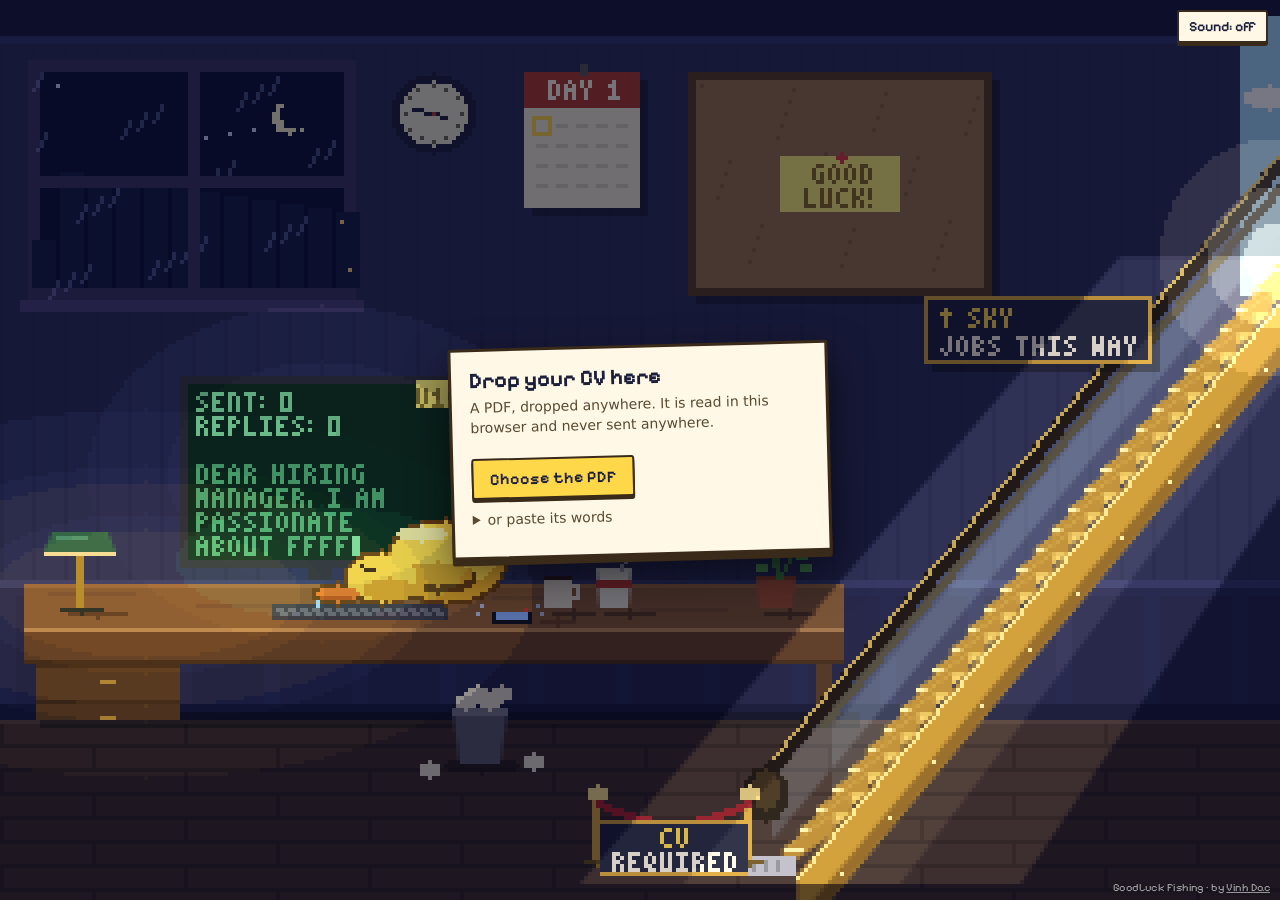
==== index.html @ 9e95d9d6 "Plan 18, step 2: the flying letters in the game, with AUTO, BAG, PIER and LOBBY The sky of letters t" ====
<!doctype html>
<html lang="en">
<head>
  <meta charset="utf-8">
  <meta name="viewport" content="width=device-width, initial-scale=1, viewport-fit=cover">
  <title>GoodLuck Fishing</title>
  <meta name="description" content="A tired duck, a golden escalator, and a sky full of real jobs to fish. By Vinh Dac.">
  <link rel="icon" type="image/png" href="img/duck-64.png">
  <link rel="apple-touch-icon" href="img/icon-180.png">
  <link rel="manifest" href="manifest.webmanifest">
  <meta name="theme-color" content="#0c0f24">
  <meta name="apple-mobile-web-app-capable" content="yes">
  <meta name="mobile-web-app-capable" content="yes">
  <meta name="apple-mobile-web-app-status-bar-style" content="black-translucent">
  <meta name="apple-mobile-web-app-title" content="Fishing">
  <!-- the card a shared link shows -->
  <meta property="og:type" content="website">
  <meta property="og:title" content="GoodLuck Fishing">
  <meta property="og:description" content="A tired duck, a golden escalator, and a sky full of real jobs to fish. Your CV stays on your device. By Vinh Dac.">
  <meta property="og:url" content="https://vinhdac.github.io/goodluck-fishing/">
  <meta property="og:image" content="https://vinhdac.github.io/goodluck-fishing/img/card.png">
  <meta property="og:image:width" content="1200">
  <meta property="og:image:height" content="630">
  <meta name="twitter:card" content="summary_large_image">
  <link rel="preconnect" href="https://fonts.googleapis.com">
  <link rel="preconnect" href="https://fonts.gstatic.com" crossorigin>
  <link href="https://fonts.googleapis.com/css2?family=Pixelify+Sans:wght@400;600;700&display=swap" rel="stylesheet">
  <link rel="stylesheet" href="css/lobby.css">
</head>
<body>
  <main id="stage">
    <canvas id="scene" aria-label="A duck asleep at its desk, late at night, a golden escalator beside it."></canvas>
    <!-- what the duck, the gull or the sky says, in a bubble over the speaker -->
    <div class="bubble" id="say" hidden></div>
    <div class="corner"><span id="who" hidden></span><button id="bucket" hidden>Bucket</button><button id="signin" hidden>Sign in</button><button id="mycv" hidden>My CV</button><button id="gofish" class="gofish" hidden>Go fishing</button><button id="sound" type="button" title="Sound on or off">Sound: off</button></div>

    <!-- 4. the postcard: where to keep the bucket (sign in by an email link, or later) -->
    <div class="sheet postcard" id="postcard" hidden>
      <h2>Where should we send your bucket?</h2>
      <p>Your email gets a link: open it and your bucket is kept from day to day, on any device. No password. Your CV
        stays on this device either way.</p>
      <input id="pcEmail" type="email" placeholder="you@example.com" autocomplete="email">
      <div class="said" id="pcSaid"></div>
      <div class="row"><button class="go" id="pcSend" type="button">Send the link</button><button class="ghost" id="pcLater" type="button">Later</button></div>
    </div>

    <!-- 1. the paper on the desk: the CV -->
    <div class="sheet paper" id="paper" hidden>
      <h2>Drop your CV here</h2>
      <p>A PDF, dropped anywhere. It is read in this browser and never sent anywhere.</p>
      <label class="pick">Choose the PDF<input type="file" id="cvFile" accept=".pdf,application/pdf,.txt" hidden></label>
      <details><summary>or paste its words</summary>
        <textarea id="cvPaste" rows="4" placeholder="Paste your CV here…"></textarea>
        <button class="go" id="pasteGo" type="button">Read it</button>
      </details>
      <div class="said"></div>
    </div>

    <!-- 2. the sticky notes: the job titles -->
    <div class="sheet notes" id="notes" hidden>
      <h2>The jobs you fish for</h2>
      <p>From your CV. Keep up to three; press one to take it off.</p>
      <div class="notelist" id="noteList"></div>
      <div class="own"><input id="noteOwn" placeholder="Another title…"><button type="button" id="noteAdd">Add</button></div>
      <div class="said"></div>
      <button class="go" id="notesGo" type="button">Next</button>
    </div>

    <!-- 3. the map on the wall: where -->
    <div class="sheet map" id="map" hidden>
      <h2>Where?</h2>
      <p>A city, or leave it empty for anywhere.</p>
      <input id="city" placeholder="London">
      <label class="tick"><input type="checkbox" id="remote" checked> Remote jobs too</label>
      <div class="said"></div>
      <button class="go" id="mapGo" type="button">Done</button>
    </div>
    <!-- in the sky (PLAN.md 18): how the search goes, top right, the sound beside it; four plain buttons along the bottom;
         what the duck (or the gull) says, in a box at the bottom left, over nothing that matters -->
    <div class="seahud prog"><div class="line"><span id="progText">Getting ready…</span><div class="bar"><i id="progBar"></i></div></div><button id="seaSound" type="button" title="Sound on or off">♪ off</button></div>
    <div class="seahud tools"><button id="auto" class="on" type="button">AUTO ON</button><button id="bag" type="button">BAG 0</button><button id="toPier" type="button" title="To the pier: the sky waits, the search goes on">PIER</button><button id="toLobby" type="button" title="To the office: the sky waits, the search goes on">LOBBY</button></div>
    <div class="talk" id="talk" hidden><canvas id="talkFace" width="16" height="16"></canvas><span id="talkText"></span></div>
    <div class="veil" id="catch" hidden>
      <div class="card">
        <div class="kicker" id="ctKicker">You caught</div>
        <h1 id="ctTitle"></h1>
        <div class="who" id="ctWho"></div>
        <div class="meta" id="ctMeta"></div>
        <p class="fit" id="ctFit"></p>
        <div class="row center"><button class="go" id="ctKeep" type="button">Keep</button><button class="ghost" id="ctThrow" type="button">Not for me</button></div>
        <a class="link" id="ctOpen" href="#" target="_blank" rel="noopener">Open the job ↗</a>
      </div>
    </div>
    <!-- the report: the day's numbers and the list of jobs to act on (PLAN.md 4) -->
    <div class="veil" id="report" hidden>
      <div class="panel report">
        <h1 id="rpHead">Your bucket</h1>
        <div class="stats" id="rpStats"></div>
        <input class="find" id="rpFind" type="search" placeholder="Search: title, company, place, skill" autocomplete="off" spellcheck="false" aria-label="Search the jobs">
        <ol class="rplist" id="rpList"></ol>
        <div class="away" id="rpAway"></div>
        <div class="row" id="rpActs"></div>
      </div>
    </div>
  </main>
  <footer>GoodLuck Fishing · by <a href="https://vinhdac.github.io" target="_blank" rel="noopener">Vinh Dac</a></footer>
  <script type="module" src="js/game.js"></script>
</body>
</html>
---- css/lobby.css ----
:root {
  --night: #0c0f24;
  --paper: #fff8e7;
  --ink: #1b1f3a;
  --edge: #3a2a1a;
  --yellow: #ffd84a;
  --ui: "Pixelify Sans", ui-monospace, Consolas, monospace;
}
* { box-sizing: border-box; }
html, body { margin: 0; height: 100%; background: var(--night); color: var(--paper); font-family: var(--ui); }
body { display: flex; flex-direction: column; align-items: center; justify-content: center; overflow: hidden;
  -webkit-tap-highlight-color: transparent; overscroll-behavior: none; }

/* the scene fills the window, drawn small and scaled up so each pixel stays sharp */
#stage { position: fixed; inset: 0; overflow: hidden; }                    /* the picture fills the window, edge to edge */
#scene { position: absolute; left: 0; top: 0; display: block; image-rendering: pixelated; image-rendering: crisp-edges; cursor: default; touch-action: none;
  -webkit-user-select: none; user-select: none; -webkit-touch-callout: none; }   /* a finger held to reel scrolls, zooms, selects nothing */
footer { position: fixed; bottom: max(6px, env(safe-area-inset-bottom)); right: max(10px, env(safe-area-inset-right)); font-size: 11px; opacity: .6;
  letter-spacing: .04em; color: #fff; text-shadow: 0 1px 2px rgba(0,0,0,.7); pointer-events: auto; }
footer a { color: inherit; }



.veil { position: absolute; inset: 0; display: flex; align-items: center; justify-content: center; background: rgba(15, 18, 38, .35); }
.veil[hidden] { display: none; }
.card { background: var(--paper); color: var(--ink); border: 3px solid var(--edge); box-shadow: 0 6px 0 var(--edge); padding: 18px 22px;
  border-radius: 4px; width: min(420px, 90%); text-align: center; }
.card h1 { margin: 0 0 6px; font-size: 26px; }
.card p { font: 15px/1.5 system-ui, sans-serif; margin: 0 0 14px; }
.card button { font: 600 16px var(--ui); padding: 9px 16px; background: var(--yellow); color: var(--ink); border: 2px solid var(--edge);
  border-radius: 3px; box-shadow: 0 3px 0 var(--edge); cursor: pointer; }

/* the three things asked once: a paper, sticky notes, a map card, over the scene */
.sheet { position: absolute; left: 50%; top: 50%; transform: translate(-50%, -50%); width: min(380px, 88%); max-height: 86%; overflow: auto;
  background: var(--paper); color: var(--ink); border: 3px solid var(--edge); box-shadow: 0 6px 0 var(--edge), 0 18px 40px rgba(0, 0, 0, .5);
  border-radius: 3px; padding: 16px 18px; animation: rise .25s ease-out; }
.sheet[hidden] { display: none; }
@keyframes rise { from { transform: translate(-50%, -44%); opacity: 0; } }
.sheet.paper { transform: translate(-50%, -50%) rotate(-1.5deg); }
.sheet.map { background: #e9f1e1; }
.sheet h2 { margin: 0 0 4px; font-size: 22px; }
.sheet p { margin: 0 0 12px; font: 14px/1.45 system-ui, sans-serif; color: #5a4a30; }
.sheet .said { font: 13px/1.4 system-ui, sans-serif; color: #b03a2a; min-height: 1px; margin: 6px 0; }
.sheet input:not([type]), .sheet textarea { width: 100%; font: 15px system-ui, sans-serif; padding: 8px 10px; border: 2px solid var(--edge); border-radius: 3px; background: #fff; color: var(--ink); }
.sheet textarea { margin-top: 8px; resize: vertical; }
.go, .pick, .own button { display: inline-block; font: 600 16px var(--ui); padding: 9px 16px; background: var(--yellow); color: var(--ink); border: 2px solid var(--edge);
  border-radius: 3px; box-shadow: 0 3px 0 var(--edge); cursor: pointer; margin-top: 8px; }
.go:active, .pick:active { transform: translateY(2px); box-shadow: 0 1px 0 var(--edge); }
.sheet details { margin-top: 12px; font: 14px system-ui, sans-serif; }
.sheet summary { cursor: pointer; color: #5a4a30; }
.notelist { display: flex; flex-wrap: wrap; gap: 8px; }
.note { font: 600 15px var(--ui); color: var(--ink); background: #fff6a8; border: 2px solid #c9a227; padding: 10px 12px; border-radius: 2px; cursor: pointer;
  box-shadow: 2px 3px 0 rgba(0, 0, 0, .18); transform: rotate(-1deg); opacity: .5; text-decoration: line-through; }
.note:nth-child(2n) { transform: rotate(1.2deg); background: #ffe0a0; }
.note.on { opacity: 1; text-decoration: none; }
.own { display: flex; gap: 6px; margin-top: 10px; align-items: center; }
.own input { flex: 1; }
.own button { margin-top: 0; padding: 8px 12px; }
.tick { display: flex; align-items: center; gap: 6px; margin: 10px 0 0; font: 15px system-ui, sans-serif; }
/* the corner: who is signed in, and the ways back to the questions */
.corner { position: fixed; top: max(10px, env(safe-area-inset-top)); right: max(12px, env(safe-area-inset-right)); display: flex; gap: 8px; align-items: center; }
.corner button { font: 600 14px var(--ui); background: var(--paper); color: var(--ink); border: 2px solid var(--edge);
  border-radius: 3px; padding: 6px 10px; cursor: pointer; box-shadow: 0 3px 0 var(--edge); }
.corner button[hidden], .corner span[hidden] { display: none; }
.corner span { font: 13px system-ui, sans-serif; opacity: .75; }
.sheet.postcard { background: #fdf3e3; transform: translate(-50%, -50%) rotate(1deg); border-style: double; border-width: 6px; }
.sheet.postcard input { width: 100%; font: 15px system-ui, sans-serif; padding: 8px 10px; border: 2px solid var(--edge); border-radius: 3px; }
.row { display: flex; gap: 10px; flex-wrap: wrap; }
.ghost { font: 600 16px var(--ui); padding: 9px 16px; background: #efe3c4; color: var(--ink); border: 2px solid var(--edge);
  border-radius: 3px; box-shadow: 0 3px 0 var(--edge); cursor: pointer; margin-top: 8px; }

/* the sky's head-up display, the names on the roofs, the card of a cloud caught */
.chip { font: 600 14px var(--ui); background: var(--paper); color: var(--ink); border: 2px solid var(--edge); border-radius: 3px; padding: 5px 9px; box-shadow: 0 3px 0 var(--edge); }
.kicker { font: 600 13px var(--ui); letter-spacing: .1em; text-transform: uppercase; color: #8a6a3a; }
.card h1 { font-size: 22px; }
.card .who { font: 600 16px system-ui, sans-serif; }
.card .meta { font: 14px system-ui, sans-serif; color: #6a5a40; margin-top: 2px; }
.card .fit { font: 13px/1.45 system-ui, sans-serif; color: #4a3a20; margin: 10px 0 4px; }
.card .go { text-decoration: none; }
.card .go[hidden] { display: none; }
button.chip, select.chip { cursor: pointer; }

/* the report: the day's numbers, the list with its three buttons */
.panel.report { background: var(--paper); color: var(--ink); border: 3px solid var(--edge); box-shadow: 0 6px 0 var(--edge); border-radius: 4px;
  padding: 16px 18px; width: min(640px, 94%); max-height: 92%; display: flex; flex-direction: column; }
.report h1 { margin: 0 0 8px; font-size: 22px; }
.stats { display: grid; grid-template-columns: repeat(4, 1fr); gap: 8px; margin-bottom: 10px; }
.stats div { background: #fff6d6; border: 2px solid #e2cf9a; border-radius: 3px; padding: 6px; text-align: center; }
.stats b { display: block; font-size: 20px; }
.stats span { font: 12px system-ui, sans-serif; color: #6a5a40; }
.rplist { list-style: none; margin: 0; padding: 0; overflow: auto; flex: 1; min-height: 0; border-top: 2px dashed #d8c597; }
.rplist li { display: flex; gap: 10px; align-items: center; justify-content: space-between; padding: 8px 2px; border-bottom: 1px dashed #e2d3ab; font: 14px/1.35 system-ui, sans-serif; flex-wrap: wrap; }
.rplist li.head { font: 600 14px var(--ui); color: #8a6a3a; padding-top: 12px; }
.rplist li.empty { color: #6a5a40; padding: 16px 4px; }
.rplist .t { flex: 1 1 260px; min-width: 0; }
.rplist .t b { display: block; }
.rplist .t span { color: #6a5a40; font-size: 13px; }
.acts { display: flex; gap: 6px; flex-wrap: wrap; }
.acts a, .acts button { font: 600 13px var(--ui); color: var(--ink); background: #efe3c4; border: 2px solid var(--edge); border-radius: 3px; padding: 5px 8px; cursor: pointer; text-decoration: none; }
.acts a { background: var(--yellow); }
.away { font: 13px system-ui, sans-serif; color: #6a5a40; margin-top: 8px; }
.report .go { align-self: flex-start; }
@media (max-width: 560px) {                                   /* the four numbers stay one row on a phone */
  .stats { gap: 5px; } .stats div { padding: 4px 2px; } .stats b { font-size: 17px; } .stats span { font-size: 11px; line-height: 1.15; display: block; } }

/* in the sky the corner keeps only the Bucket: the CV and the sign-in are the office's */
body[data-scene="sea"] #mycv, body[data-scene="sea"] #signin, body[data-scene="sea"] #who,
body[data-scene="pier"] #mycv, body[data-scene="pier"] #signin, body[data-scene="pier"] #who, body[data-scene="pier"] #gofish { display: none; }   /* on the pier the boat is the way out */
select.chip { max-width: 11em; text-overflow: ellipsis; }
/* a phone: 16px in a field (smaller, and the phone zooms in on it), the chips a size down, no email in the corner */
.sheet input, .sheet textarea, .sheet.postcard input { font-size: 16px; }
@media (max-width: 560px) {
  .chip, .corner button { font-size: 13px; padding: 4px 7px; }
  .corner { gap: 6px; }
  .corner span { display: none; }
  .card, .panel.report { padding: 14px; }
  .card h1 { font-size: 21px; }
  .acts a, .acts button { padding: 7px 9px; }                 /* a finger's size */
}

/* what is said, in a bubble over the one who says it */
.bubble { position: fixed; z-index: 5; max-width: min(320px, 80vw); background: var(--paper); color: var(--ink); border: 3px solid var(--edge);
  border-radius: 4px; padding: 6px 10px; font: 16px/1.3 var(--ui); box-shadow: 0 3px 0 var(--edge); pointer-events: none; animation: pop .18s ease-out; }
@keyframes pop { from { opacity: 0; } }
.bubble::after { content: ""; position: absolute; left: 18px; bottom: -11px; border: 8px solid transparent; border-top-color: var(--edge); }
.bubble.below::after { display: none; }
.bubble[hidden] { display: none; }
.row.center { justify-content: center; }
.card .link { display: inline-block; margin-top: 10px; font: 600 14px var(--ui); color: #2a4a8a; }
.chip.soft { background: rgba(255,248,231,.85); font-weight: 400; }
button.chip:disabled { opacity: .55; cursor: default; }
@media (max-width: 560px) { .bubble { font-size: 14px; } }
.card button.ghost { background: #efe3c4; }
.sheet { z-index: 10; }
.veil { z-index: 10; }

/* in the sky (PLAN.md 18): one line of how the search goes, top right, the sound beside it; four plain buttons along the
   bottom; the talk box at the bottom left, only when there is something to say, over nothing that matters */
.seahud { position: fixed; z-index: 4; display: none; font: 600 14px var(--ui); color: var(--paper); }
body[data-scene="sea"] .seahud { display: flex; }
.seahud.prog { top: max(10px, env(safe-area-inset-top)); right: max(10px, env(safe-area-inset-right)); align-items: center; gap: 10px;
  background: rgba(27, 31, 58, .78); border-radius: 4px; padding: 6px 10px 8px; }
.prog .line { display: flex; flex-direction: column; gap: 4px; }
.prog .bar { height: 3px; background: rgba(255, 255, 255, .18); border-radius: 2px; overflow: hidden; }
.prog .bar i { display: block; height: 100%; width: 0; background: var(--yellow); transition: width .4s linear; }
.prog button { all: unset; cursor: pointer; font: 600 13px var(--ui); color: #c9d0ff; white-space: nowrap; }
.seahud.tools { right: max(10px, env(safe-area-inset-right)); bottom: max(10px, env(safe-area-inset-bottom)); gap: 8px; }
.tools button { font: 600 15px var(--ui); color: var(--ink); background: var(--paper); border: 3px solid var(--edge); border-radius: 4px;
  box-shadow: 0 3px 0 var(--edge); padding: 6px 12px; cursor: pointer; }
.tools button.on { background: var(--yellow); }
.tools button:active { transform: translateY(2px); box-shadow: 0 1px 0 var(--edge); }
.bump { animation: bump .35s ease-out; }
@keyframes bump { 30% { transform: scale(1.12); } }
body[data-scene="sea"] footer { display: none; }
.talk { position: fixed; z-index: 4; display: flex; gap: 8px; align-items: center; box-sizing: border-box; padding: 4px 10px 4px 6px;
  left: max(10px, env(safe-area-inset-left)); bottom: max(10px, env(safe-area-inset-bottom)); max-width: min(440px, calc(100vw - 370px));
  background: var(--paper); color: var(--ink); border: 3px solid var(--edge); border-radius: 4px; box-shadow: 0 3px 0 var(--edge);
  font: 15px/1.25 var(--ui); pointer-events: none; animation: pop .18s ease-out; overflow: hidden; }
@media (max-width: 560px) {                                   /* a phone: the line across the top, the buttons across the bottom, the words above them */
  .seahud.prog { left: 10px; right: 10px; justify-content: space-between; font-size: 12px; }
  .seahud.tools { left: 10px; right: 10px; justify-content: space-between; gap: 6px; }
  .tools button { flex: 1; font-size: 13px; padding: 7px 4px; }
  .talk { right: 10px; bottom: calc(max(10px, env(safe-area-inset-bottom)) + 50px); max-width: none; }
}
.talk[hidden] { display: none; }
.talk canvas { width: 30px; height: 30px; image-rendering: pixelated; flex: none; background: #9fd4f8; border: 2px solid var(--edge); }
body[data-scene="sea"] .corner { display: none; }
.rplist li.head .fold { margin-left: 10px; font: 600 12px var(--ui); padding: 2px 8px; background: #efe3c4; color: var(--ink); border: 2px solid var(--edge); border-radius: 3px; cursor: pointer; }
#rpActs { margin-top: 10px; }
/* the report's search: one field over the whole list */
.report .find { width: 100%; box-sizing: border-box; margin: 0 0 8px; padding: 7px 10px; font: 15px system-ui, sans-serif; color: var(--ink);
  background: #fff; border: 2px solid var(--edge); border-radius: 3px; }
.report .find:focus { outline: 2px solid var(--yellow); outline-offset: 1px; }
@media (max-width: 560px) { .talk { font-size: 13px; } .report .find { font-size: 16px; } }   /* 16px: the phone does not zoom in on it */
.corner button.gofish { background: var(--yellow); }
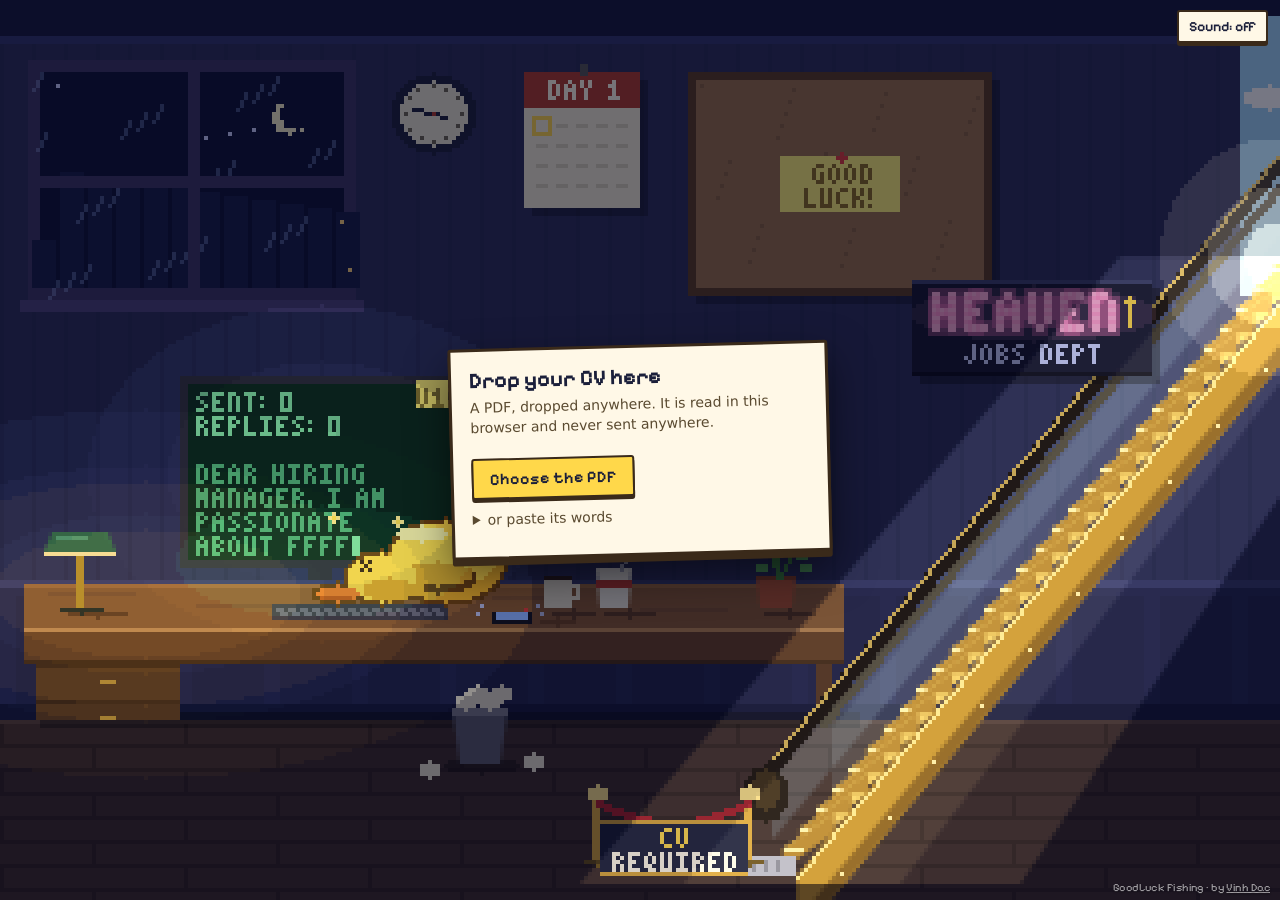
==== commit b94306d3: "Plan 19, the game made calm: a real catch, the soul's way up to HEAVEN and the same way home The duc" ====
--- a/index.html
+++ b/index.html
@@ -32,7 +32,7 @@
     <canvas id="scene" aria-label="A duck asleep at its desk, late at night, a golden escalator beside it."></canvas>
     <!-- what the duck, the gull or the sky says, in a bubble over the speaker -->
     <div class="bubble" id="say" hidden></div>
-    <div class="corner"><span id="who" hidden></span><button id="bucket" hidden>Bucket</button><button id="signin" hidden>Sign in</button><button id="mycv" hidden>My CV</button><button id="gofish" class="gofish" hidden>Go fishing</button><button id="sound" type="button" title="Sound on or off">Sound: off</button></div>
+    <div class="corner"><span id="who" hidden></span><button id="bucket" hidden>My list</button><button id="signin" hidden>Sign in</button><button id="mycv" hidden>My CV</button><button id="gofish" class="gofish" hidden>Go fishing</button><button id="sound" type="button" title="Sound on or off">Sound: off</button></div>
 
     <!-- 4. the postcard: where to keep the bucket (sign in by an email link, or later) -->
     <div class="sheet postcard" id="postcard" hidden>
@@ -75,10 +75,10 @@
       <div class="said"></div>
       <button class="go" id="mapGo" type="button">Done</button>
     </div>
-    <!-- in the sky (PLAN.md 18): how the search goes, top right, the sound beside it; four plain buttons along the bottom;
-         what the duck (or the gull) says, in a box at the bottom left, over nothing that matters -->
+    <!-- in the sky (PLAN.md 19.3): how the search goes, top right, the sound beside it; one way home, the way it came; what
+         the duck (or the gull) says, quietly, under the boat; the mailbag hangs on the mast (drawn in the sky) -->
     <div class="seahud prog"><div class="line"><span id="progText">Getting ready…</span><div class="bar"><i id="progBar"></i></div></div><button id="seaSound" type="button" title="Sound on or off">♪ off</button></div>
-    <div class="seahud tools"><button id="auto" class="on" type="button">AUTO ON</button><button id="bag" type="button">BAG 0</button><button id="toPier" type="button" title="To the pier: the sky waits, the search goes on">PIER</button><button id="toLobby" type="button" title="To the office: the sky waits, the search goes on">LOBBY</button></div>
+    <div class="seahud tools"><button id="toPier" type="button" title="The boat sails back to the pier: the sky waits, the search goes on">Back to the pier</button></div>
     <div class="talk" id="talk" hidden><canvas id="talkFace" width="16" height="16"></canvas><span id="talkText"></span></div>
     <div class="veil" id="catch" hidden>
       <div class="card">
@@ -88,7 +88,7 @@
         <div class="meta" id="ctMeta"></div>
         <p class="fit" id="ctFit"></p>
         <div class="row center"><button class="go" id="ctKeep" type="button">Keep</button><button class="ghost" id="ctThrow" type="button">Not for me</button></div>
-        <a class="link" id="ctOpen" href="#" target="_blank" rel="noopener">Open the job ↗</a>
+        <a class="link" id="ctOpen" href="#" target="_blank" rel="noopener">Open the job ↗</a> <button class="later" id="ctLater" type="button">Later</button>
       </div>
     </div>
     <!-- the report: the day's numbers and the list of jobs to act on (PLAN.md 4) -->
--- a/css/lobby.css
+++ b/css/lobby.css
@@ -151,20 +151,20 @@
 .tools button:active { transform: translateY(2px); box-shadow: 0 1px 0 var(--edge); }
 .bump { animation: bump .35s ease-out; }
 @keyframes bump { 30% { transform: scale(1.12); } }
-body[data-scene="sea"] footer { display: none; }
-.talk { position: fixed; z-index: 4; display: flex; gap: 8px; align-items: center; box-sizing: border-box; padding: 4px 10px 4px 6px;
-  left: max(10px, env(safe-area-inset-left)); bottom: max(10px, env(safe-area-inset-bottom)); max-width: min(440px, calc(100vw - 370px));
-  background: var(--paper); color: var(--ink); border: 3px solid var(--edge); border-radius: 4px; box-shadow: 0 3px 0 var(--edge);
-  font: 15px/1.25 var(--ui); pointer-events: none; animation: pop .18s ease-out; overflow: hidden; }
+body[data-scene="sea"] footer, body[data-scene="rise"] footer { display: none; }
+.talk { position: fixed; z-index: 4; display: flex; gap: 6px; align-items: center; box-sizing: border-box; padding: 3px 9px 3px 4px; left: 10px; top: 10px;
+  max-width: min(360px, calc(100vw - 20px)); background: rgba(255, 248, 231, 0.9); color: var(--ink); border-radius: 10px;
+  box-shadow: 0 2px 8px rgba(20, 20, 50, 0.25); font: 14px/1.25 var(--ui); pointer-events: none; animation: soft .35s ease-out; }
+@keyframes soft { from { opacity: 0; transform: translateY(4px); } }
 @media (max-width: 560px) {                                   /* a phone: the line across the top, the buttons across the bottom, the words above them */
   .seahud.prog { left: 10px; right: 10px; justify-content: space-between; font-size: 12px; }
   .seahud.tools { left: 10px; right: 10px; justify-content: space-between; gap: 6px; }
-  .tools button { flex: 1; font-size: 13px; padding: 7px 4px; }
-  .talk { right: 10px; bottom: calc(max(10px, env(safe-area-inset-bottom)) + 50px); max-width: none; }
+  .tools button { font-size: 13px; padding: 7px 12px; }
+  .seahud.tools { justify-content: flex-end; }
 }
 .talk[hidden] { display: none; }
-.talk canvas { width: 30px; height: 30px; image-rendering: pixelated; flex: none; background: #9fd4f8; border: 2px solid var(--edge); }
-body[data-scene="sea"] .corner { display: none; }
+.talk canvas { width: 20px; height: 20px; image-rendering: pixelated; flex: none; }
+body[data-scene="sea"] .corner, body[data-scene="rise"] .corner { display: none; }   /* on the way up and in the sky: nothing but the way */
 .rplist li.head .fold { margin-left: 10px; font: 600 12px var(--ui); padding: 2px 8px; background: #efe3c4; color: var(--ink); border: 2px solid var(--edge); border-radius: 3px; cursor: pointer; }
 #rpActs { margin-top: 10px; }
 /* the report's search: one field over the whole list */
@@ -173,3 +173,5 @@
 .report .find:focus { outline: 2px solid var(--yellow); outline-offset: 1px; }
 @media (max-width: 560px) { .talk { font-size: 13px; } .report .find { font-size: 16px; } }   /* 16px: the phone does not zoom in on it */
 .corner button.gofish { background: var(--yellow); }
+/* the reading at the desk: one letter at a time; «Later» quiet beside the link */
+.card .later { margin-left: 12px; font: 600 13px var(--ui); color: #6a5a40; background: none; border: 0; box-shadow: none; padding: 4px 6px; text-decoration: underline; cursor: pointer; }
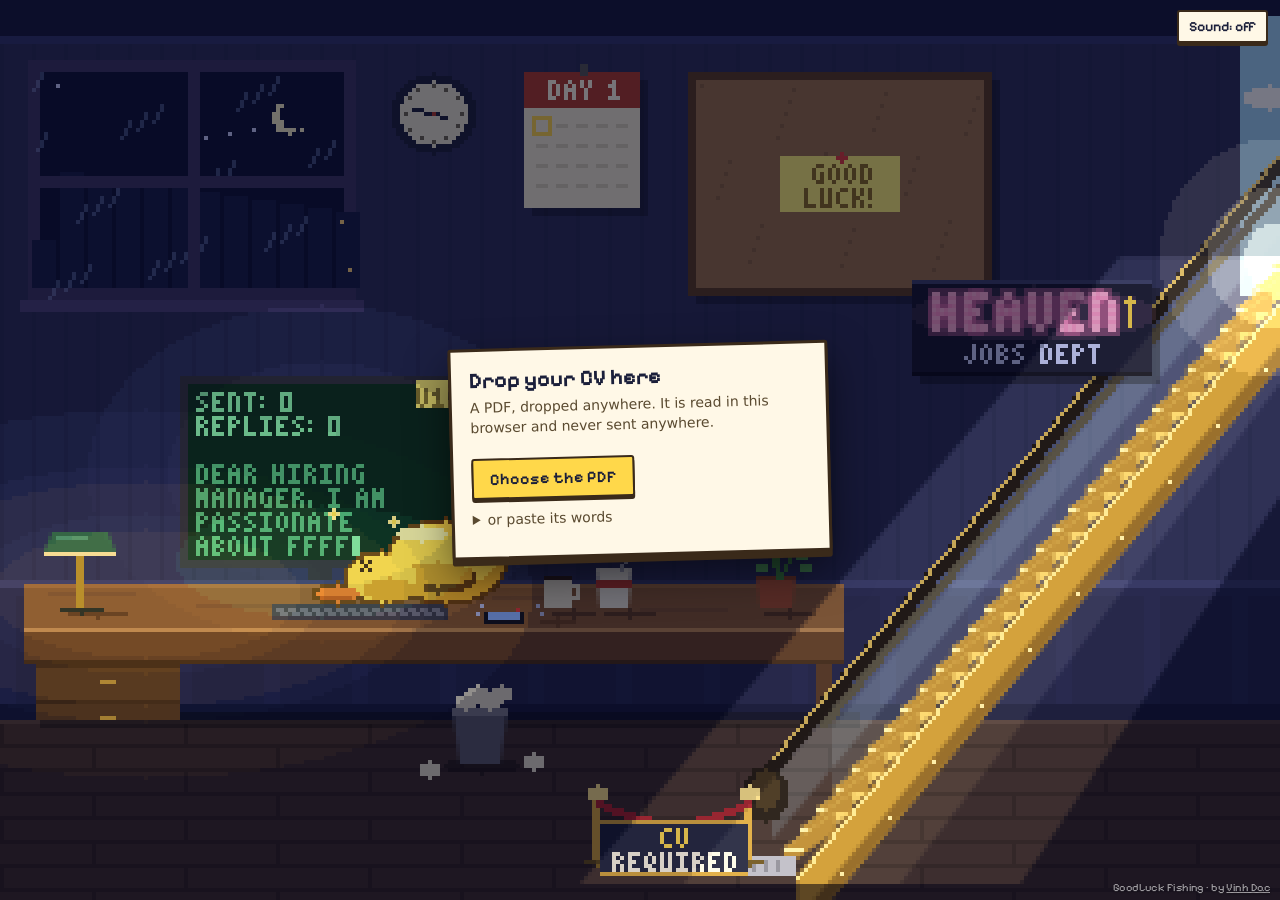
==== commit 0ffff0a0: "Plan 19, the music and the depth: a soft music made on the spot, the season and the weather from rea" ====
--- a/index.html
+++ b/index.html
@@ -72,6 +72,7 @@
       <p>A city, or leave it empty for anywhere.</p>
       <input id="city" placeholder="London">
       <label class="tick"><input type="checkbox" id="remote" checked> Remote jobs too</label>
+      <input id="dream" placeholder="Dream companies, if any (comma between)" autocomplete="off">
       <div class="said"></div>
       <button class="go" id="mapGo" type="button">Done</button>
     </div>
@@ -79,6 +80,7 @@
          the duck (or the gull) says, quietly, under the boat; the mailbag hangs on the mast (drawn in the sky) -->
     <div class="seahud prog"><div class="line"><span id="progText">Getting ready…</span><div class="bar"><i id="progBar"></i></div></div><button id="seaSound" type="button" title="Sound on or off">♪ off</button></div>
     <div class="seahud tools"><button id="toPier" type="button" title="The boat sails back to the pier: the sky waits, the search goes on">Back to the pier</button></div>
+    <div class="ask" id="ask" hidden><span>A little music for the trip?</span><button id="askYes" type="button">Yes, please</button><button id="askNo" type="button">No, thanks</button></div>
     <div class="talk" id="talk" hidden><canvas id="talkFace" width="16" height="16"></canvas><span id="talkText"></span></div>
     <div class="veil" id="catch" hidden>
       <div class="card">
--- a/css/lobby.css
+++ b/css/lobby.css
@@ -57,6 +57,7 @@
 .own input { flex: 1; }
 .own button { margin-top: 0; padding: 8px 12px; }
 .tick { display: flex; align-items: center; gap: 6px; margin: 10px 0 0; font: 15px system-ui, sans-serif; }
+#dream { width: 100%; margin-top: 10px; font: 15px system-ui, sans-serif; padding: 8px 10px; border: 2px solid var(--edge); border-radius: 3px; background: #fff; color: var(--ink); }
 /* the corner: who is signed in, and the ways back to the questions */
 .corner { position: fixed; top: max(10px, env(safe-area-inset-top)); right: max(12px, env(safe-area-inset-right)); display: flex; gap: 8px; align-items: center; }
 .corner button { font: 600 14px var(--ui); background: var(--paper); color: var(--ink); border: 2px solid var(--edge);
@@ -175,3 +176,9 @@
 .corner button.gofish { background: var(--yellow); }
 /* the reading at the desk: one letter at a time; «Later» quiet beside the link */
 .card .later { margin-left: 12px; font: 600 13px var(--ui); color: #6a5a40; background: none; border: 0; box-shadow: none; padding: 4px 6px; text-decoration: underline; cursor: pointer; }
+/* the gull asks once, the first time out: some music? */
+.ask { position: fixed; z-index: 5; left: 50%; bottom: max(64px, calc(env(safe-area-inset-bottom) + 64px)); transform: translateX(-50%); display: flex; gap: 8px; align-items: center;
+  background: rgba(255, 248, 231, 0.95); color: var(--ink); border-radius: 10px; padding: 6px 8px 6px 12px; font: 14px var(--ui); box-shadow: 0 2px 10px rgba(20, 20, 50, .3); animation: soft .35s ease-out; }
+.ask[hidden] { display: none; }
+.ask button { font: 600 13px var(--ui); color: var(--ink); background: #efe3c4; border: 2px solid var(--edge); border-radius: 3px; padding: 4px 9px; cursor: pointer; }
+.ask button:first-of-type { background: var(--yellow); }
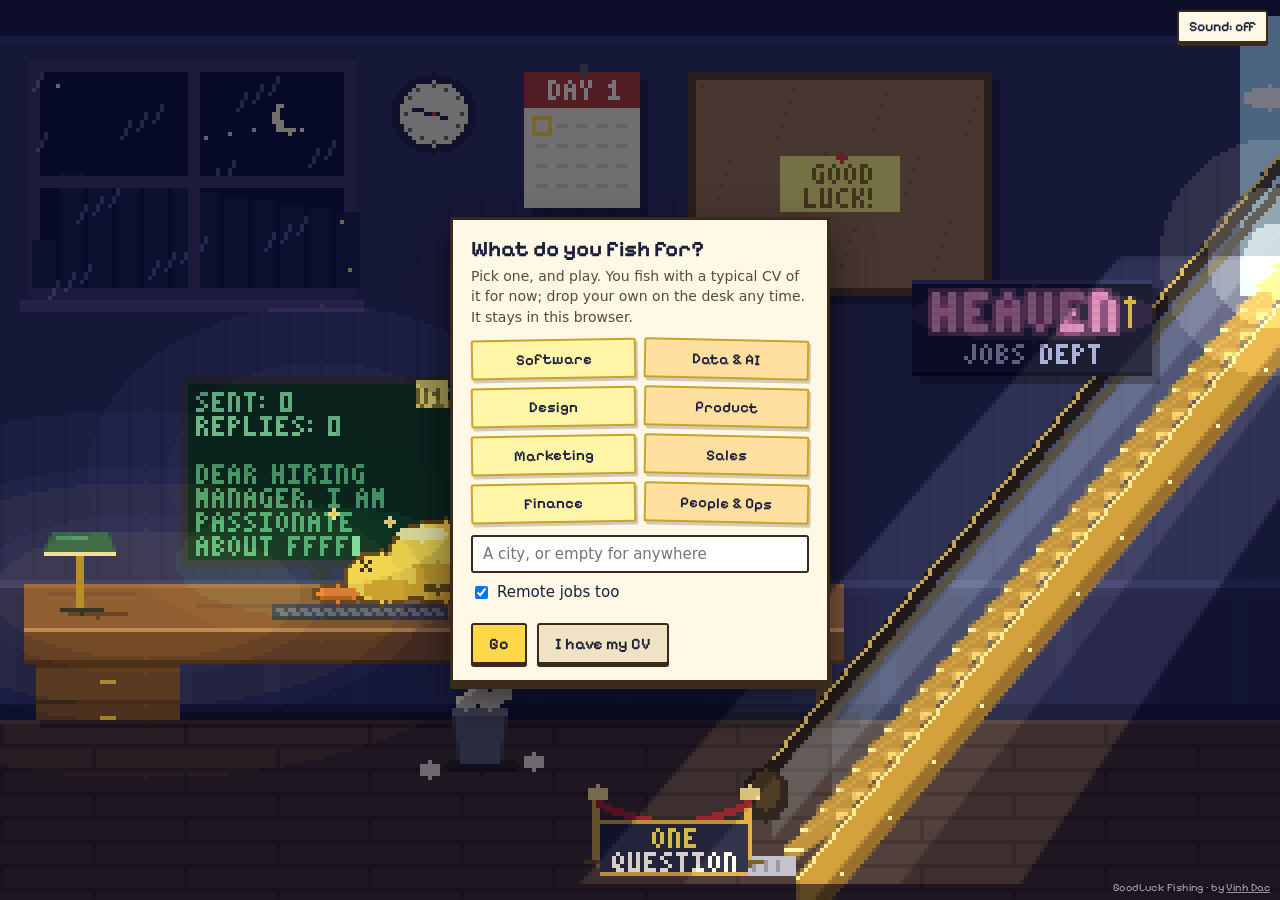
==== commit b492609e: "Plan 20, step 1: play at once with a typical CV of a field; the email sign-in taken out Vin, 16/11: " ====
--- a/index.html
+++ b/index.html
@@ -32,16 +32,17 @@
     <canvas id="scene" aria-label="A duck asleep at its desk, late at night, a golden escalator beside it."></canvas>
     <!-- what the duck, the gull or the sky says, in a bubble over the speaker -->
     <div class="bubble" id="say" hidden></div>
-    <div class="corner"><span id="who" hidden></span><button id="bucket" hidden>My list</button><button id="signin" hidden>Sign in</button><button id="mycv" hidden>My CV</button><button id="gofish" class="gofish" hidden>Go fishing</button><button id="sound" type="button" title="Sound on or off">Sound: off</button></div>
+    <div class="corner"><button id="bucket" hidden>My list</button><button id="mycv" hidden>My CV</button><button id="gofish" class="gofish" hidden>Go fishing</button><button id="sound" type="button" title="Sound on or off">Sound: off</button></div>
 
-    <!-- 4. the postcard: where to keep the bucket (sign in by an email link, or later) -->
-    <div class="sheet postcard" id="postcard" hidden>
-      <h2>Where should we send your bucket?</h2>
-      <p>Your email gets a link: open it and your bucket is kept from day to day, on any device. No password. Your CV
-        stays on this device either way.</p>
-      <input id="pcEmail" type="email" placeholder="you@example.com" autocomplete="email">
-      <div class="said" id="pcSaid"></div>
-      <div class="row"><button class="go" id="pcSend" type="button">Send the link</button><button class="ghost" id="pcLater" type="button">Later</button></div>
+    <!-- 0. the first visit (PLAN.md 20 B): what they fish for, one press, and they play; their own CV later, on the desk -->
+    <div class="sheet field" id="field" hidden>
+      <h2>What do you fish for?</h2>
+      <p>Pick one, and play. You fish with a typical CV of it for now; drop your own on the desk any time. It stays in this browser.</p>
+      <div class="fields" id="fieldChips"></div>
+      <input id="fieldCity" placeholder="A city, or empty for anywhere" autocomplete="off" aria-label="City">
+      <label class="tick"><input type="checkbox" id="fieldRemote" checked> Remote jobs too</label>
+      <div class="said"></div>
+      <div class="row"><button class="go" id="fieldGo" type="button">Go</button><button class="ghost" id="fieldCv" type="button">I have my CV</button></div>
     </div>
 
     <!-- 1. the paper on the desk: the CV -->
@@ -54,6 +55,7 @@
         <button class="go" id="pasteGo" type="button">Read it</button>
       </details>
       <div class="said"></div>
+      <button class="ghost" id="paperLater" type="button">Not now</button>
     </div>
 
     <!-- 2. the sticky notes: the job titles -->
--- a/css/lobby.css
+++ b/css/lobby.css
@@ -7,6 +7,8 @@
   --ui: "Pixelify Sans", ui-monospace, Consolas, monospace;
 }
 * { box-sizing: border-box; }
+/* Pixelify Sans joins «fi» into one letter that reads as «A» («Go Ashing»): no joined letters anywhere */
+html, button, input, textarea { font-variant-ligatures: none; font-feature-settings: "liga" 0, "clig" 0; }
 html, body { margin: 0; height: 100%; background: var(--night); color: var(--paper); font-family: var(--ui); }
 body { display: flex; flex-direction: column; align-items: center; justify-content: center; overflow: hidden;
   -webkit-tap-highlight-color: transparent; overscroll-behavior: none; }
@@ -57,15 +59,19 @@
 .own input { flex: 1; }
 .own button { margin-top: 0; padding: 8px 12px; }
 .tick { display: flex; align-items: center; gap: 6px; margin: 10px 0 0; font: 15px system-ui, sans-serif; }
+/* the first visit's sheet (PLAN.md 20 B): eight sticky notes, one pressed */
+.fields { display: grid; grid-template-columns: repeat(2, 1fr); gap: 8px; margin: 2px 0 12px; }
+.fieldnote { font: 600 15px var(--ui); color: var(--ink); background: #fff6a8; border: 2px solid #c9a227; padding: 9px 8px; border-radius: 2px; cursor: pointer;
+  box-shadow: 2px 3px 0 rgba(0, 0, 0, .18); transform: rotate(-1deg); text-align: center; }
+.fieldnote:nth-child(2n) { transform: rotate(1.2deg); background: #ffe0a0; }
+.fieldnote.on { background: var(--yellow); border-color: var(--edge); box-shadow: 0 3px 0 var(--edge); transform: none; }
+.fieldnote.on::before { content: '✓ '; }
 #dream { width: 100%; margin-top: 10px; font: 15px system-ui, sans-serif; padding: 8px 10px; border: 2px solid var(--edge); border-radius: 3px; background: #fff; color: var(--ink); }
-/* the corner: who is signed in, and the ways back to the questions */
+/* the corner: the ways back to the list, the CV and the sky */
 .corner { position: fixed; top: max(10px, env(safe-area-inset-top)); right: max(12px, env(safe-area-inset-right)); display: flex; gap: 8px; align-items: center; }
 .corner button { font: 600 14px var(--ui); background: var(--paper); color: var(--ink); border: 2px solid var(--edge);
   border-radius: 3px; padding: 6px 10px; cursor: pointer; box-shadow: 0 3px 0 var(--edge); }
-.corner button[hidden], .corner span[hidden] { display: none; }
-.corner span { font: 13px system-ui, sans-serif; opacity: .75; }
-.sheet.postcard { background: #fdf3e3; transform: translate(-50%, -50%) rotate(1deg); border-style: double; border-width: 6px; }
-.sheet.postcard input { width: 100%; font: 15px system-ui, sans-serif; padding: 8px 10px; border: 2px solid var(--edge); border-radius: 3px; }
+.corner button[hidden] { display: none; }
 .row { display: flex; gap: 10px; flex-wrap: wrap; }
 .ghost { font: 600 16px var(--ui); padding: 9px 16px; background: #efe3c4; color: var(--ink); border: 2px solid var(--edge);
   border-radius: 3px; box-shadow: 0 3px 0 var(--edge); cursor: pointer; margin-top: 8px; }
@@ -104,12 +110,12 @@
 @media (max-width: 560px) {                                   /* the four numbers stay one row on a phone */
   .stats { gap: 5px; } .stats div { padding: 4px 2px; } .stats b { font-size: 17px; } .stats span { font-size: 11px; line-height: 1.15; display: block; } }
 
-/* in the sky the corner keeps only the Bucket: the CV and the sign-in are the office's */
-body[data-scene="sea"] #mycv, body[data-scene="sea"] #signin, body[data-scene="sea"] #who,
-body[data-scene="pier"] #mycv, body[data-scene="pier"] #signin, body[data-scene="pier"] #who, body[data-scene="pier"] #gofish { display: none; }   /* on the pier the boat is the way out */
+/* in the sky the corner keeps only the Bucket: the CV is the office's */
+body[data-scene="sea"] #mycv,
+body[data-scene="pier"] #mycv, body[data-scene="pier"] #gofish { display: none; }   /* on the pier the boat is the way out */
 select.chip { max-width: 11em; text-overflow: ellipsis; }
-/* a phone: 16px in a field (smaller, and the phone zooms in on it), the chips a size down, no email in the corner */
-.sheet input, .sheet textarea, .sheet.postcard input { font-size: 16px; }
+/* a phone: 16px in a field (smaller, and the phone zooms in on it), the chips a size down */
+.sheet input, .sheet textarea { font-size: 16px; }
 @media (max-width: 560px) {
   .chip, .corner button { font-size: 13px; padding: 4px 7px; }
   .corner { gap: 6px; }
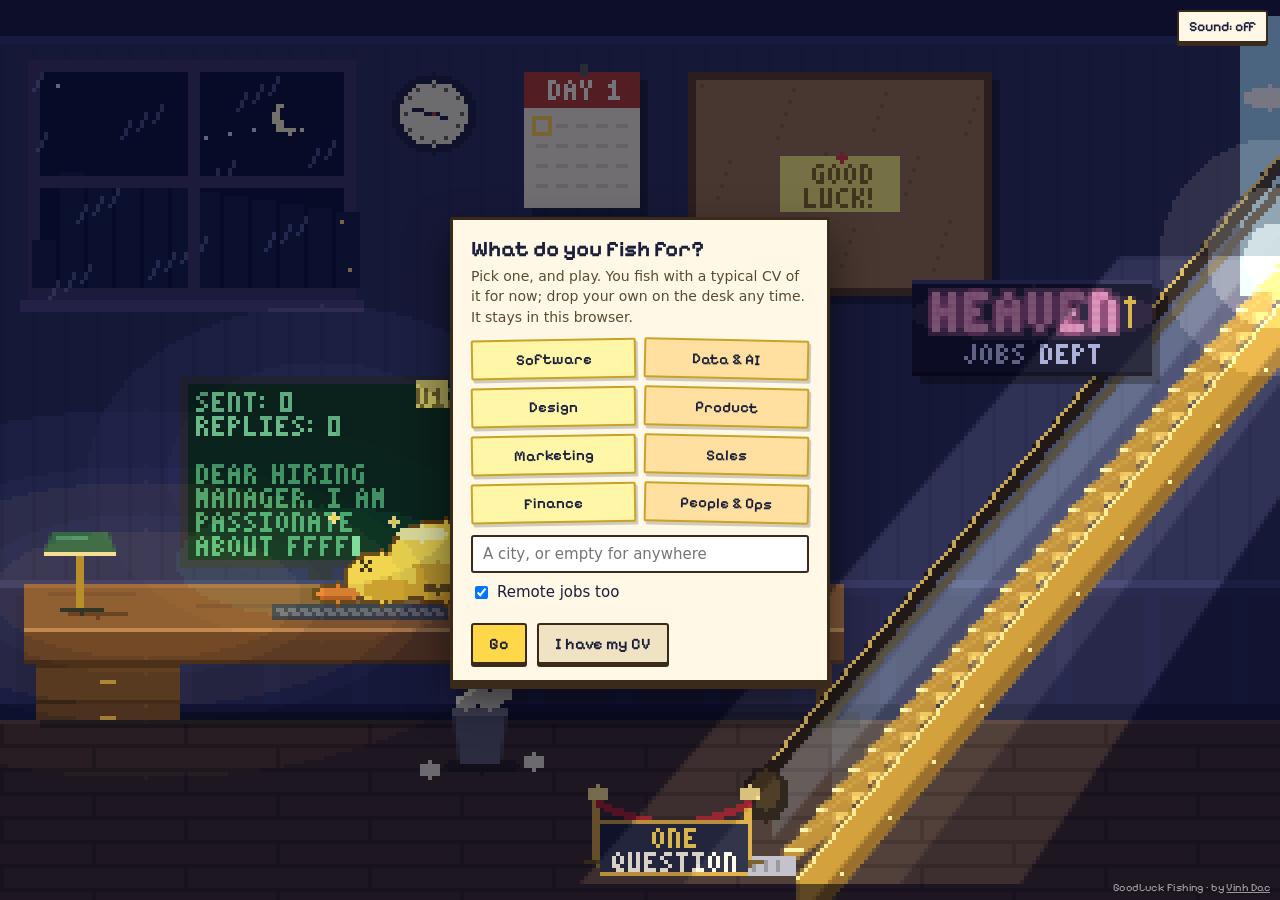
==== commit b0526b46: "The way home faces home; My list in every scene Vin, 16/11: going back from the boat the duck should" ====
--- a/index.html
+++ b/index.html
@@ -81,7 +81,7 @@
     <!-- in the sky (PLAN.md 19.3): how the search goes, top right, the sound beside it; one way home, the way it came; what
          the duck (or the gull) says, quietly, under the boat; the mailbag hangs on the mast (drawn in the sky) -->
     <div class="seahud prog"><div class="line"><span id="progText">Getting ready…</span><div class="bar"><i id="progBar"></i></div></div><button id="seaSound" type="button" title="Sound on or off">♪ off</button></div>
-    <div class="seahud tools"><button id="toPier" type="button" title="The boat sails back to the pier: the sky waits, the search goes on">Back to the pier</button></div>
+    <div class="seahud tools"><button id="seaList" type="button" title="Every letter caught, to read, keep or open">My list</button><button id="toPier" type="button" title="The boat sails back to the pier: the sky waits, the search goes on">Back to the pier</button></div>
     <div class="ask" id="ask" hidden><span>A little music for the trip?</span><button id="askYes" type="button">Yes, please</button><button id="askNo" type="button">No, thanks</button></div>
     <div class="talk" id="talk" hidden><canvas id="talkFace" width="16" height="16"></canvas><span id="talkText"></span></div>
     <div class="veil" id="catch" hidden>
--- a/css/lobby.css
+++ b/css/lobby.css
@@ -145,6 +145,10 @@
    bottom; the talk box at the bottom left, only when there is something to say, over nothing that matters */
 .seahud { position: fixed; z-index: 4; display: none; font: 600 14px var(--ui); color: var(--paper); }
 body[data-scene="sea"] .seahud { display: flex; }
+/* My list in every scene (Vin, 16/11: «cái my list này cũng bấm được ở mọi khung»): the corner's in the office and on the pier,
+   this one at the bottom in the sky and on the escalator, where the corner is put away */
+body[data-scene="rise"] .seahud.tools { display: flex; }
+body[data-scene="rise"] #toPier { display: none; }
 .seahud.prog { top: max(10px, env(safe-area-inset-top)); right: max(10px, env(safe-area-inset-right)); align-items: center; gap: 10px;
   background: rgba(27, 31, 58, .78); border-radius: 4px; padding: 6px 10px 8px; }
 .prog .line { display: flex; flex-direction: column; gap: 4px; }
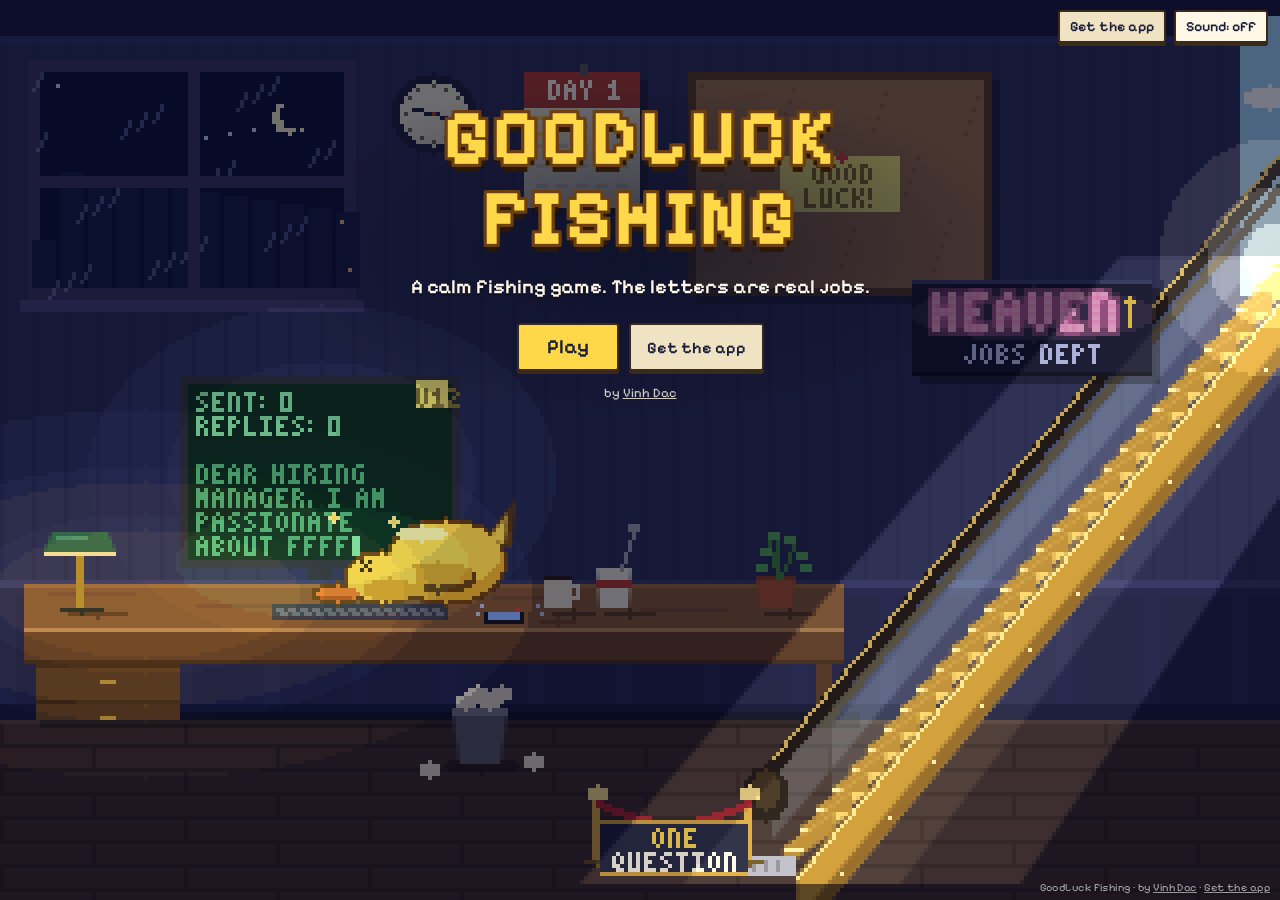
==== commit ad337234: "Plan 20, step 2: the title over the office, and Get the app Vin, 16/11: «được, làm bước 2 đi». - Whi" ====
--- a/index.html
+++ b/index.html
@@ -32,7 +32,28 @@
     <canvas id="scene" aria-label="A duck asleep at its desk, late at night, a golden escalator beside it."></canvas>
     <!-- what the duck, the gull or the sky says, in a bubble over the speaker -->
     <div class="bubble" id="say" hidden></div>
-    <div class="corner"><button id="bucket" hidden>My list</button><button id="mycv" hidden>My CV</button><button id="gofish" class="gofish" hidden>Go fishing</button><button id="sound" type="button" title="Sound on or off">Sound: off</button></div>
+    <div class="corner"><button id="getapp" class="getapp" type="button" title="The app: a fleet of your own, live">Get the app</button><button id="bucket" hidden>My list</button><button id="mycv" hidden>My CV</button><button id="gofish" class="gofish" hidden>Go fishing</button><button id="sound" type="button" title="Sound on or off">Sound: off</button></div>
+
+    <!-- the title, while no field is chosen (PLAN.md 20 A): over the office, the duck out cold under it -->
+    <div class="title" id="title" hidden>
+      <h1>GoodLuck Fishing</h1>
+      <p>A calm fishing game. The letters are real jobs.</p>
+      <div class="row center"><button class="go" id="titlePlay" type="button">Play</button><button class="ghost" id="titleApp" type="button">Get the app</button></div>
+      <div class="by">by <a href="https://vinhdac.github.io" target="_blank" rel="noopener">Vinh Dac</a></div>
+    </div>
+
+    <!-- the app (PLAN.md 20 C): what it does that the web does not, and where to get it (js/getapp.js) -->
+    <div class="sheet app" id="app" hidden>
+      <h2>GoodLuck Fishing, the app</h2>
+      <p>Here you fish a shared sky, gathered a few times a day. The app gives you a fleet of your own.</p>
+      <ul class="perks">
+        <li><b>Live.</b> Each time you sail, your boats read about 2,800 company job boards for your titles and your city.</li>
+        <li><b>Only open jobs.</b> Before a letter bites, its posting is checked; a closed one is stamped and put away.</li>
+        <li><b>All on your computer.</b> Your CV and your letters never leave it. No account. Free.</li>
+      </ul>
+      <div class="row"><a class="go" id="appGet" href="https://github.com/VinhDac/goodluck-fishing/releases/latest" target="_blank" rel="noopener" hidden>Download for Windows</a><button class="ghost" id="appClose" type="button">Back to the game</button></div>
+      <div class="said quiet" id="appSaid"></div>
+    </div>
 
     <!-- 0. the first visit (PLAN.md 20 B): what they fish for, one press, and they play; their own CV later, on the desk -->
     <div class="sheet field" id="field" hidden>
@@ -107,7 +128,7 @@
       </div>
     </div>
   </main>
-  <footer>GoodLuck Fishing · by <a href="https://vinhdac.github.io" target="_blank" rel="noopener">Vinh Dac</a></footer>
+  <footer>GoodLuck Fishing · by <a href="https://vinhdac.github.io" target="_blank" rel="noopener">Vinh Dac</a><span id="footApp"> · <button type="button" id="footGet">Get the app</button></span></footer>
   <script type="module" src="js/game.js"></script>
 </body>
 </html>
--- a/css/lobby.css
+++ b/css/lobby.css
@@ -7,8 +7,9 @@
   --ui: "Pixelify Sans", ui-monospace, Consolas, monospace;
 }
 * { box-sizing: border-box; }
-/* Pixelify Sans joins «fi» into one letter that reads as «A» («Go Ashing»): no joined letters anywhere */
-html, button, input, textarea { font-variant-ligatures: none; font-feature-settings: "liga" 0, "clig" 0; }
+/* Pixelify Sans joins «fi» into one letter that reads as «A» («Go Ashing»): no joined letters anywhere; important, for a
+   «font:» on any element sets them back */
+*, *::before, *::after { font-variant-ligatures: none !important; font-feature-settings: "liga" 0, "clig" 0 !important; }
 html, body { margin: 0; height: 100%; background: var(--night); color: var(--paper); font-family: var(--ui); }
 body { display: flex; flex-direction: column; align-items: center; justify-content: center; overflow: hidden;
   -webkit-tap-highlight-color: transparent; overscroll-behavior: none; }
@@ -192,3 +193,29 @@
 .ask[hidden] { display: none; }
 .ask button { font: 600 13px var(--ui); color: var(--ink); background: #efe3c4; border: 2px solid var(--edge); border-radius: 3px; padding: 4px 9px; cursor: pointer; }
 .ask button:first-of-type { background: var(--yellow); }
+
+/* the title, while no field is chosen (PLAN.md 20 A): over the office, the duck out cold under it; a press anywhere but its
+   buttons reaches the scene (the duck starts it too) */
+.title { position: fixed; z-index: 6; left: 50%; top: max(9%, 56px); transform: translateX(-50%); width: min(760px, 94%); text-align: center;
+  pointer-events: none; padding: 18px 16px 20px; background: radial-gradient(ellipse at center, rgba(12, 15, 36, .62), rgba(12, 15, 36, 0) 72%); animation: soft .7s ease-out; }
+.title[hidden] { display: none; }
+.title.out { opacity: 0; transition: opacity .45s ease-out; }
+.title h1 { margin: 0; font: 700 clamp(34px, 7.4vw, 78px)/1.02 var(--ui); color: var(--yellow); text-transform: uppercase; letter-spacing: .03em;
+  text-shadow: 3px 0 0 #6b3f10, -3px 0 0 #6b3f10, 0 3px 0 #6b3f10, 0 -3px 0 #6b3f10, 3px 3px 0 #6b3f10, -3px 3px 0 #6b3f10, 3px -3px 0 #6b3f10, -3px -3px 0 #6b3f10, 0 8px 0 #2a1808; }
+.title p { margin: 16px 0 14px; font: 600 clamp(15px, 2.1vw, 20px)/1.35 var(--ui); color: var(--paper); text-shadow: 0 2px 0 #0c0f24; text-wrap: balance; }
+.title .row { justify-content: center; pointer-events: auto; }
+.title .go { font-size: 20px; padding: 10px 28px; }
+.title .by { margin-top: 14px; font: 13px var(--ui); color: var(--paper); opacity: .8; }
+.title .by a { color: inherit; pointer-events: auto; }
+/* the app's sheet (PLAN.md 20 C) */
+.sheet.app { width: min(440px, 92%); background: #fdf6e6; }
+.perks { margin: 0 0 10px; padding: 0; list-style: none; font: 14px/1.45 system-ui, sans-serif; color: #3a2a1a; }
+.perks li { padding: 6px 0 6px 22px; position: relative; border-bottom: 1px dashed #e2d3ab; }
+.perks li::before { content: '✉'; position: absolute; left: 0; top: 6px; color: #b8860b; }
+.perks b { font-family: var(--ui); }
+.sheet .said.quiet { color: #6a5a40; }
+a.go { text-decoration: none; }
+a.go[hidden] { display: none; }
+.corner button.getapp { background: #efe3c4; }
+@media (max-width: 560px) { .corner button.getapp { display: none; } }   /* a phone: no room in the corner; the title and the foot have it */
+footer button { all: unset; cursor: pointer; text-decoration: underline; color: inherit; }
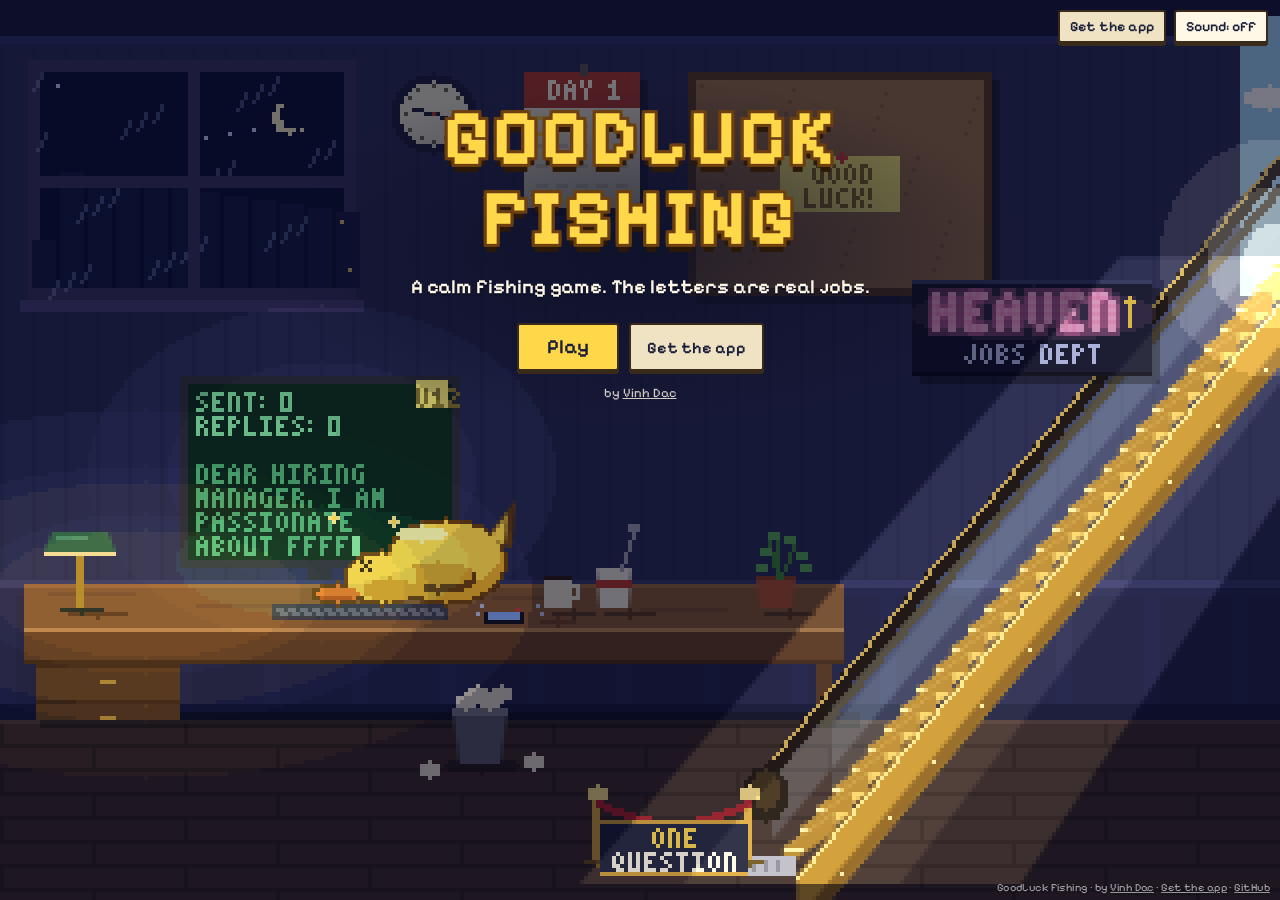
==== commit 48675c20: "Plan 20, step 3: the share card and the moving picture drawn from the game, Share my morning, the lo" ====
--- a/index.html
+++ b/index.html
@@ -4,7 +4,7 @@
   <meta charset="utf-8">
   <meta name="viewport" content="width=device-width, initial-scale=1, viewport-fit=cover">
   <title>GoodLuck Fishing</title>
-  <meta name="description" content="A tired duck, a golden escalator, and a sky full of real jobs to fish. By Vinh Dac.">
+  <meta name="description" content="A calm fishing game. The letters are real jobs, posted this month. No account; your CV stays on your device. By Vinh Dac.">
   <link rel="icon" type="image/png" href="img/duck-64.png">
   <link rel="apple-touch-icon" href="img/icon-180.png">
   <link rel="manifest" href="manifest.webmanifest">
@@ -16,11 +16,12 @@
   <!-- the card a shared link shows -->
   <meta property="og:type" content="website">
   <meta property="og:title" content="GoodLuck Fishing">
-  <meta property="og:description" content="A tired duck, a golden escalator, and a sky full of real jobs to fish. Your CV stays on your device. By Vinh Dac.">
+  <meta property="og:description" content="A calm fishing game. The letters are real jobs, posted this month. No account; your CV stays on your device. By Vinh Dac.">
   <meta property="og:url" content="https://vinhdac.github.io/goodluck-fishing/">
   <meta property="og:image" content="https://vinhdac.github.io/goodluck-fishing/img/card.png">
   <meta property="og:image:width" content="1200">
   <meta property="og:image:height" content="630">
+  <meta property="og:image:alt" content="A duck in a boat called Good Luck holds up a golden letter over a sky of flying letters.">
   <meta name="twitter:card" content="summary_large_image">
   <link rel="preconnect" href="https://fonts.googleapis.com">
   <link rel="preconnect" href="https://fonts.gstatic.com" crossorigin>
@@ -30,6 +31,9 @@
 <body>
   <main id="stage">
     <canvas id="scene" aria-label="A duck asleep at its desk, late at night, a golden escalator beside it."></canvas>
+    <!-- while the page loads (PLAN.md 20 F): the duck, bobbing, not a black screen -->
+    <div class="loading" id="loading"><img src="img/duck-64.png" alt="" width="64" height="64"><span>Waking the duck…</span></div>
+    <noscript><p class="noscript">GoodLuck Fishing is a calm fishing game where the letters are real jobs. It needs JavaScript to play.</p></noscript>
     <!-- what the duck, the gull or the sky says, in a bubble over the speaker -->
     <div class="bubble" id="say" hidden></div>
     <div class="corner"><button id="getapp" class="getapp" type="button" title="The app: a fleet of your own, live">Get the app</button><button id="bucket" hidden>My list</button><button id="mycv" hidden>My CV</button><button id="gofish" class="gofish" hidden>Go fishing</button><button id="sound" type="button" title="Sound on or off">Sound: off</button></div>
@@ -112,7 +116,7 @@
         <div class="who" id="ctWho"></div>
         <div class="meta" id="ctMeta"></div>
         <p class="fit" id="ctFit"></p>
-        <div class="row center"><button class="go" id="ctKeep" type="button">Keep</button><button class="ghost" id="ctThrow" type="button">Not for me</button></div>
+        <div class="row center"><button class="go" id="ctKeep" type="button">Keep</button><button class="ghost" id="ctThrow" type="button">Not for me</button><button class="ghost" id="ctShare" type="button" hidden>Share my morning</button></div>
         <a class="link" id="ctOpen" href="#" target="_blank" rel="noopener">Open the job ↗</a> <button class="later" id="ctLater" type="button">Later</button>
       </div>
     </div>
@@ -128,7 +132,7 @@
       </div>
     </div>
   </main>
-  <footer>GoodLuck Fishing · by <a href="https://vinhdac.github.io" target="_blank" rel="noopener">Vinh Dac</a><span id="footApp"> · <button type="button" id="footGet">Get the app</button></span></footer>
+  <footer>GoodLuck Fishing · by <a href="https://vinhdac.github.io" target="_blank" rel="noopener">Vinh Dac</a><span id="footApp"> · <button type="button" id="footGet">Get the app</button></span> · <a href="https://github.com/VinhDac/goodluck-fishing" target="_blank" rel="noopener">GitHub</a></footer>
   <script type="module" src="js/game.js"></script>
 </body>
 </html>
--- a/css/lobby.css
+++ b/css/lobby.css
@@ -135,6 +135,7 @@
 .bubble[hidden] { display: none; }
 .row.center { justify-content: center; }
 .card .link { display: inline-block; margin-top: 10px; font: 600 14px var(--ui); color: #2a4a8a; }
+.card [hidden] { display: none !important; }                 /* a hidden link or button stays hidden, whatever its own display */
 .chip.soft { background: rgba(255,248,231,.85); font-weight: 400; }
 button.chip:disabled { opacity: .55; cursor: default; }
 @media (max-width: 560px) { .bubble { font-size: 14px; } }
@@ -219,3 +220,10 @@
 .corner button.getapp { background: #efe3c4; }
 @media (max-width: 560px) { .corner button.getapp { display: none; } }   /* a phone: no room in the corner; the title and the foot have it */
 footer button { all: unset; cursor: pointer; text-decoration: underline; color: inherit; }
+/* while the page loads (PLAN.md 20 F): the duck, bobbing; gone with the first picture */
+.loading { position: fixed; inset: 0; z-index: 20; display: flex; flex-direction: column; align-items: center; justify-content: center; gap: 14px;
+  background: var(--night); color: var(--paper); font: 600 15px var(--ui); transition: opacity .4s ease-out; }
+.loading img { width: 64px; height: 64px; image-rendering: pixelated; animation: bob 1.1s ease-in-out infinite; }
+.loading.gone { opacity: 0; pointer-events: none; }
+@keyframes bob { 50% { transform: translateY(-5px); } }
+.noscript { position: fixed; inset: auto 16px 40% 16px; text-align: center; color: var(--paper); font: 16px/1.5 var(--ui); }
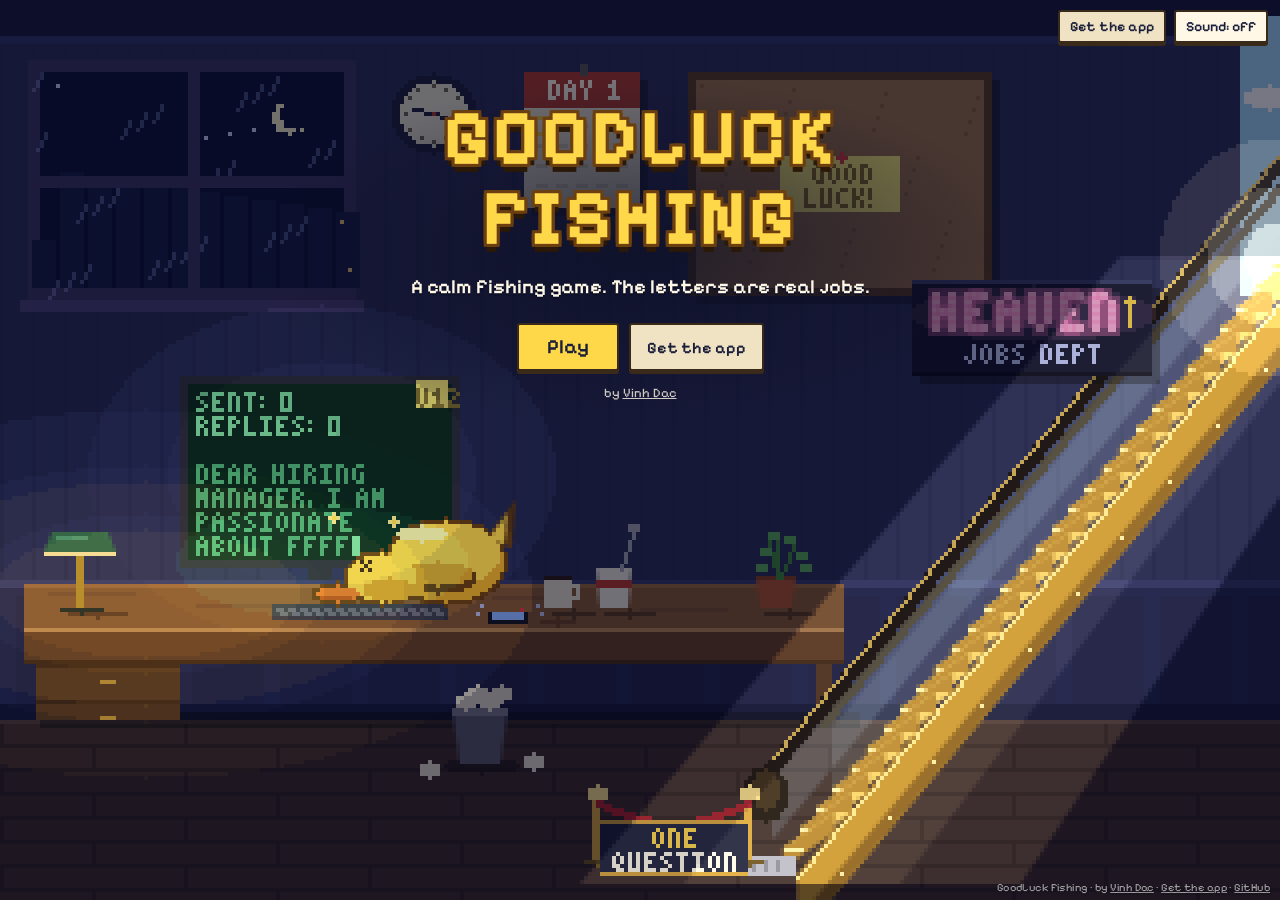
==== commit e6d7b74c: "The app's own title bar on Windows, drawn as the game draws its signs Vin, 16/11: «custom cho tôi ti" ====
--- a/index.html
+++ b/index.html
@@ -29,6 +29,8 @@
   <link rel="stylesheet" href="css/lobby.css">
 </head>
 <body>
+  <!-- the app's own title bar on Windows (js/winbar.js, app/frame.py): drawn as the game draws its signs -->
+  <div class="winbar" id="winbar" hidden><canvas id="winDuck" width="20" height="17"></canvas><span class="wt">GoodLuck Fishing</span><span class="wbtns" data-nodrag><button type="button" data-win="min" title="Minimize"></button><button type="button" data-win="max" title="Maximize"></button><button type="button" data-win="close" class="x" title="Close"></button></span></div>
   <main id="stage">
     <canvas id="scene" aria-label="A duck asleep at its desk, late at night, a golden escalator beside it."></canvas>
     <!-- while the page loads (PLAN.md 20 F): the duck, bobbing, not a black screen -->
--- a/css/lobby.css
+++ b/css/lobby.css
@@ -227,3 +227,18 @@
 .loading.gone { opacity: 0; pointer-events: none; }
 @keyframes bob { 50% { transform: translateY(-5px); } }
 .noscript { position: fixed; inset: auto 16px 40% 16px; text-align: center; color: var(--paper); font: 16px/1.5 var(--ui); }
+/* the app's own title bar on Windows (js/winbar.js): the night, a thin gold line under it, the duck, the name in yellow pixel
+   letters as the signs on the roofs are written, three plain buttons; the game below it, the bar never over it */
+.winbar { position: fixed; z-index: 40; left: 0; right: 0; top: 0; height: 32px; display: flex; align-items: center; gap: 9px; padding-left: 11px;
+  background: #0c0f24; border-bottom: 1px solid #d9a63a; box-shadow: 0 1px 0 #3a2a1a; user-select: none; -webkit-user-select: none; }
+.winbar[hidden] { display: none; }
+.winbar canvas { image-rendering: pixelated; flex: none; }
+.winbar .wt { flex: 1; font: 600 13px var(--ui); color: var(--yellow); text-transform: uppercase; letter-spacing: .1em; text-shadow: 1px 1px 0 #6b3f10; white-space: nowrap; overflow: hidden; }
+.winbar .wbtns { display: flex; height: 100%; }
+.winbar button { all: unset; width: 46px; height: 100%; display: flex; align-items: center; justify-content: center; color: #fff8e7; opacity: .85; }
+.winbar button:hover { background: #232a55; opacity: 1; }
+.winbar button.x:hover { background: #c0392b; color: #ffffff; }
+body.framed #stage { top: 33px; }
+body.framed .corner, body.framed .seahud.prog { top: 43px; }
+body.framed .talk { top: 43px; }
+body.framed .cside { top: 97px; }
